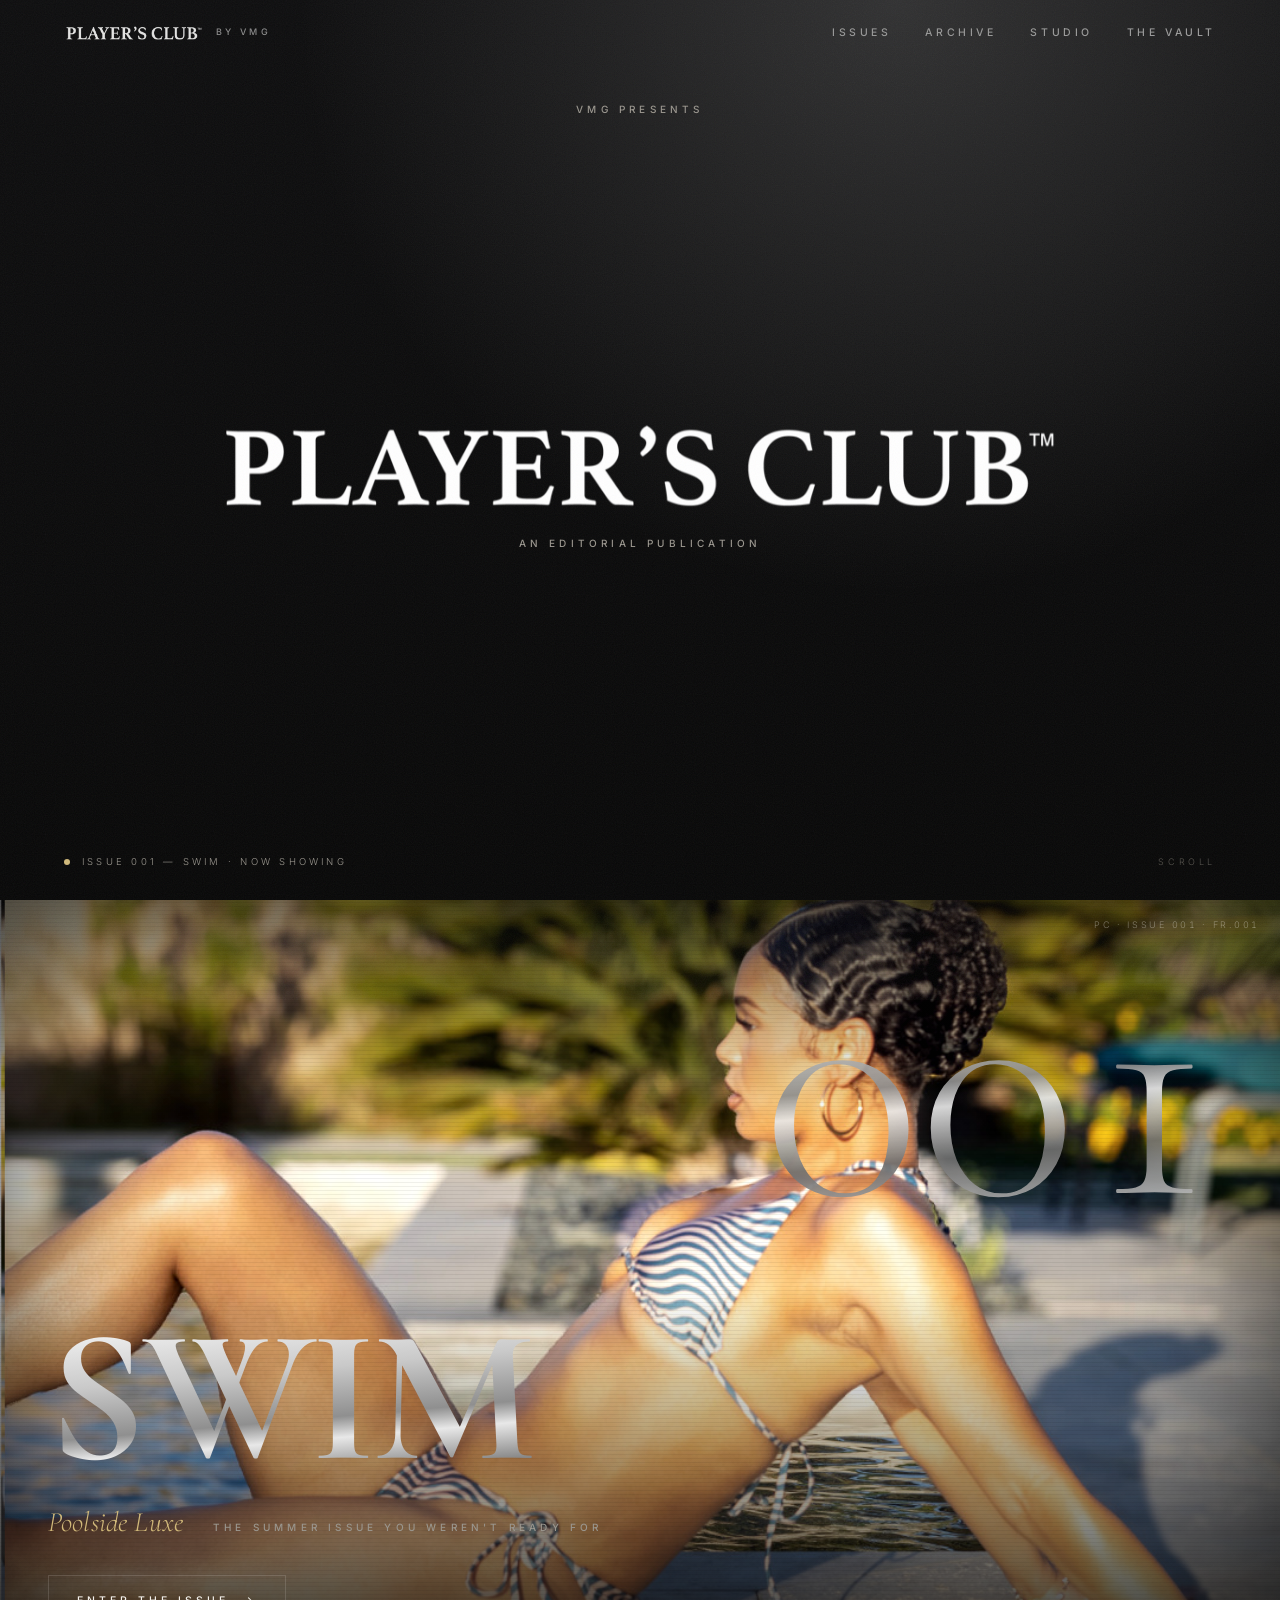
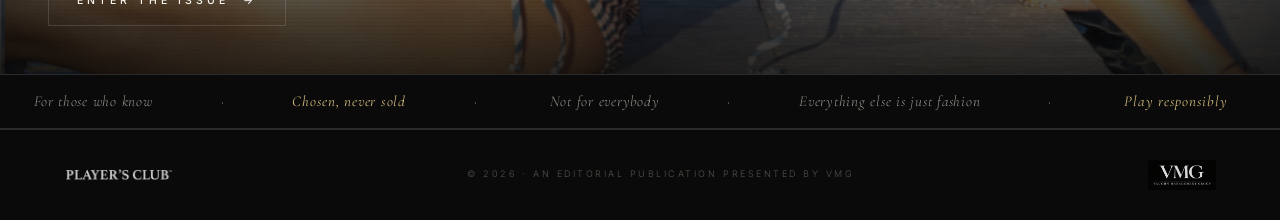
==== index.html @ af6ed68a "The real files — sets, the viewer, live stills Every PDF extract replaced with the shoot's actual ph" ====
<!DOCTYPE html>
<html lang="en">
<head>
<meta charset="utf-8">
<meta name="viewport" content="width=device-width, initial-scale=1">
<title>PLAYER'S CLUB™ — An Editorial Publication by VMG</title>
<meta name="description" content="PLAYER'S CLUB™ is an editorial publication presented by VMG. Issues, archive, studio, and the Vault. For those who know.">
<meta property="og:title" content="PLAYER'S CLUB™">
<meta property="og:description" content="An editorial publication presented by VMG. For those who know.">
<meta property="og:type" content="website">
<meta property="og:url" content="https://playersclubhq.com/">
<meta name="theme-color" content="#0A0A0A">
<link rel="icon" type="image/png" href="assets/img/favicon.png">
<link rel="apple-touch-icon" href="assets/img/favicon.png">
<link rel="preconnect" href="https://fonts.googleapis.com">
<link rel="preconnect" href="https://fonts.gstatic.com" crossorigin>
<link href="https://fonts.googleapis.com/css2?family=Cormorant+Garamond:ital,wght@0,300;0,400;0,500;1,300;1,400&family=Inter:wght@300;400;500;600&display=swap" rel="stylesheet">
<link rel="stylesheet" href="assets/css/club.css">
<style>
  .hero{position:relative;min-height:100svh;display:flex;flex-direction:column;overflow:hidden}
  .hero__art{position:absolute;inset:0}
  .hero__top{position:relative;z-index:2;text-align:center;padding-top:96px}
  .hero__center{position:relative;z-index:2;flex:1;display:flex;flex-direction:column;align-items:center;justify-content:center;gap:26px;padding:0 var(--pad)}
  .hero__center img{width:min(88vw,860px);height:auto}
  .hero__bottom{position:relative;z-index:2;display:flex;align-items:center;justify-content:space-between;gap:18px;padding:0 var(--pad) 30px}
  .hero__bottom .live{display:flex;align-items:center;gap:12px;font-size:9.5px;letter-spacing:.34em;text-transform:uppercase;color:var(--dim)}
  .hero__bottom .live i{width:6px;height:6px;border-radius:50%;background:var(--gold);animation:pulse 2.2s infinite}
  @keyframes pulse{0%,100%{opacity:1}50%{opacity:.25}}
  .hero__scroll{font-size:9px;letter-spacing:.4em;text-transform:uppercase;color:var(--faint);animation:sink 2.6s ease-in-out infinite}
  @keyframes sink{0%,100%{transform:translateY(0)}50%{transform:translateY(6px)}}

  .cover-link{display:block;position:relative}
  .cover{min-height:86vh}
  .cover::before{content:"";position:absolute;inset:0;z-index:1;background:
    linear-gradient(180deg,rgba(10,10,10,.3) 0%,transparent 30%,transparent 50%,rgba(10,10,10,.78) 100%)}
  .cover .numeral{z-index:2}
  .cover .numeral{position:absolute;right:clamp(8px,4vw,60px);top:clamp(16px,6vh,60px);opacity:.92}
  .cover__title{font-family:var(--serif);font-size:clamp(64px,15vw,190px);line-height:.85;letter-spacing:-.02em}
  .cover__sub{display:flex;flex-wrap:wrap;gap:14px 30px;align-items:baseline;margin-top:20px}
  .cover__sub .lux{font-family:var(--serif);font-style:italic;font-size:clamp(18px,3vw,28px);color:var(--gold)}
  .cover-link .btn{margin-top:30px}

</style>
</head>
<body>
<div class="grain" aria-hidden="true"></div>

<nav class="nav" aria-label="Primary">
  <a class="nav__mark" href="index.html">
    <img src="assets/img/wordmark-white.png" alt="PLAYER'S CLUB™">
    <span class="nav__pub">by VMG</span>
  </a>
  <div class="nav__links">
    <a href="issues/">Issues</a>
    <a href="archive/">Archive</a>
    <a href="studio/">Studio</a>
    <a href="vault/">The Vault</a>
  </div>
  <button class="nav__burger" aria-label="Menu" aria-expanded="false"><span></span><span></span></button>
</nav>
<div class="menu">
  <a href="issues/"><small>01</small> Issues</a>
  <a href="archive/"><small>02</small> Archive</a>
  <a href="studio/"><small>03</small> Studio</a>
  <a href="vault/"><small>04</small> The Vault</a>
</div>

<header class="hero">
  <div class="hero__art art-noir"></div>
  <div class="hero__top rv in">
    <span class="eyebrow">VMG Presents</span>
  </div>
  <div class="hero__center">
    <img class="rv in" src="assets/img/wordmark-white.png" alt="PLAYER'S CLUB™">
    <span class="eyebrow rv in rv-d1">An Editorial Publication</span>
  </div>
  <div class="hero__bottom">
    <span class="live"><i></i> Issue 001 — Swim · Now Showing</span>
    <span class="hero__scroll">Scroll</span>
  </div>
</header>

<main>
  <!-- CURRENT ISSUE -->
  <a class="cover-link" id="issue" href="issues/swim-001/">
    <figure class="plate cover art-pool rv">
      <img class="plate__photo kb" src="assets/photos/swim-001/cover.jpg" alt="">
      <span class="plate__frame">PC · ISSUE 001 · FR.001</span>
      <div class="numeral chrome-text" aria-hidden="true">001</div>
      <figcaption class="plate__body">
        <h1 class="cover__title chrome-text">SWIM</h1>
        <div class="cover__sub">
          <span class="lux">Poolside Luxe</span>
          <span class="eyebrow">The Summer Issue You Weren't Ready For</span>
        </div>
        <span class="btn">Enter the Issue <span class="arr">→</span></span>
      </figcaption>
    </figure>
  </a>

  <!-- TICKER -->
  <div class="ticker" aria-hidden="true">
    <div class="ticker__track">
      <span>For those who know</span><span>·</span><span><b>Chosen, never sold</b></span><span>·</span>
      <span>Not for everybody</span><span>·</span><span>Everything else is just fashion</span><span>·</span>
      <span><b>Play responsibly</b></span><span>·</span>
    </div>
  </div>

</main>

<footer class="foot">
  <img class="foot__mark" src="assets/img/wordmark-white.png" alt="PLAYER'S CLUB™">
  <small>© <span data-year>2026</span> · An editorial publication presented by VMG</small>
  <img class="foot__vmg" src="assets/img/vmg-logo.png" alt="VMG — Vaughn Management Group">
</footer>

<script src="assets/js/club.js"></script>
</body>
</html>
---- assets/css/club.css ----
/* ============================================================
   PLAYER'S CLUB™ — presented by VMG
   Club Black · Chrome · Editorial
   ============================================================ */

:root{
  --black:#0A0A0A;
  --coal:#111112;
  --charcoal:#2E2E2E;
  --white:#F4F2ED;
  --dim:#9A968E;
  --faint:#55524C;
  --silver:#C0C0C0;
  --gold:#D1B97A;
  --red:#E0201B;
  --hair:rgba(244,242,237,.14);
  --hair-soft:rgba(244,242,237,.07);
  --serif:"Athelas","Cormorant Garamond","Times New Roman",Georgia,serif;
  --sans:"Inter",-apple-system,"Helvetica Neue",Arial,sans-serif;
  --pad:clamp(20px,5vw,64px);
  --chrome:linear-gradient(175deg,#fdfdfd 0%,#c9c9c9 28%,#8f8f8f 47%,#e8e8e8 55%,#6f6f6f 72%,#d6d6d6 100%);
}

*{box-sizing:border-box;margin:0;padding:0}
html{scroll-behavior:smooth;-webkit-text-size-adjust:100%}
body{
  background:var(--black);
  color:var(--white);
  font-family:var(--sans);
  font-weight:300;
  font-size:15px;
  line-height:1.65;
  letter-spacing:.01em;
  -webkit-font-smoothing:antialiased;
  overflow-x:hidden;
}
img{max-width:100%;display:block}
a{color:inherit;text-decoration:none}
::selection{background:var(--gold);color:var(--black)}

/* ---------- film grain ---------- */
.grain{position:fixed;inset:-100px;z-index:9000;pointer-events:none;opacity:.055;
  background-image:url("data:image/svg+xml,%3Csvg xmlns='http://www.w3.org/2000/svg' width='300' height='300'%3E%3Cfilter id='n'%3E%3CfeTurbulence type='fractalNoise' baseFrequency='0.9' numOctaves='2'/%3E%3C/filter%3E%3Crect width='300' height='300' filter='url(%23n)'/%3E%3C/svg%3E");
  animation:grain 7s steps(10) infinite}
@keyframes grain{
  0%,100%{transform:translate(0,0)}10%{transform:translate(-4%,-6%)}20%{transform:translate(-10%,3%)}
  30%{transform:translate(5%,-8%)}40%{transform:translate(-3%,10%)}50%{transform:translate(-8%,-4%)}
  60%{transform:translate(9%,0)}70%{transform:translate(0,7%)}80%{transform:translate(-7%,0)}90%{transform:translate(6%,4%)}
}

/* ---------- type utilities ---------- */
.eyebrow{
  font-family:var(--sans);font-size:10px;font-weight:500;
  letter-spacing:.42em;text-transform:uppercase;color:var(--dim);
}
.eyebrow--gold{color:var(--gold)}
.eyebrow--red{color:var(--red)}
.mono{font-variant-numeric:tabular-nums;letter-spacing:.18em}
.serif{font-family:var(--serif)}
.chrome-text{
  background:var(--chrome);
  -webkit-background-clip:text;background-clip:text;
  -webkit-text-fill-color:transparent;color:transparent;
}
.display{
  font-family:var(--serif);font-weight:400;line-height:.95;
  letter-spacing:-.015em;
}
.rule{border:0;border-top:1px solid var(--hair);margin:0}
.rule--soft{border-top-color:var(--hair-soft)}

/* ---------- nav ---------- */
.nav{
  position:fixed;top:0;left:0;right:0;z-index:1000;
  display:flex;align-items:center;justify-content:space-between;
  padding:18px var(--pad);
  mix-blend-mode:difference;
}
.nav__mark{display:flex;align-items:center;gap:12px}
.nav__mark img{height:14px;width:auto;opacity:.95}
.nav__mark .nav__pub{font-size:9px;letter-spacing:.38em;color:#fff;opacity:.55;text-transform:uppercase;font-weight:500}
.nav__links{display:flex;gap:34px}
.nav__links a{
  font-size:10.5px;font-weight:500;letter-spacing:.34em;text-transform:uppercase;color:#fff;
  opacity:.65;transition:opacity .25s;position:relative;padding:6px 0;
}
.nav__links a:hover,.nav__links a[aria-current="page"]{opacity:1}
.nav__links a[aria-current="page"]::after{
  content:"";position:absolute;left:0;right:0;bottom:0;height:1px;background:#fff;opacity:.7
}
.nav__burger{
  display:none;background:none;border:0;cursor:pointer;padding:10px 0 10px 10px;
}
.nav__burger span{display:block;width:26px;height:1px;background:#fff;margin:7px 0;transition:transform .3s,opacity .3s}

/* full-screen menu */
.menu{
  position:fixed;inset:0;z-index:990;background:var(--black);
  display:flex;flex-direction:column;justify-content:center;padding:0 var(--pad);
  opacity:0;visibility:hidden;transition:opacity .4s,visibility .4s;
}
.menu.open{opacity:1;visibility:visible}
.menu a{
  font-family:var(--serif);font-size:clamp(38px,9vw,72px);line-height:1.18;
  color:var(--white);opacity:.85;display:flex;align-items:baseline;gap:18px;
  border-bottom:1px solid var(--hair-soft);padding:10px 0;transition:opacity .25s,padding-left .25s;
}
.menu a:hover{opacity:1;padding-left:10px}
.menu a small{font-family:var(--sans);font-size:10px;letter-spacing:.35em;color:var(--faint);text-transform:uppercase}
body.menu-locked{overflow:hidden}

/* ---------- footer (one band, nothing else) ---------- */
.foot{
  border-top:1px solid var(--hair);padding:30px var(--pad);
  display:flex;flex-wrap:wrap;align-items:center;justify-content:space-between;gap:16px 28px;
}
.foot__mark{height:11px;width:auto;opacity:.8}
.foot small{font-size:9px;letter-spacing:.28em;text-transform:uppercase;color:var(--faint)}
.foot__vmg{height:30px;width:auto;opacity:.85}
.foot--line{justify-content:center}

/* ---------- ticker ---------- */
.ticker{overflow:hidden;border-top:1px solid var(--hair);border-bottom:1px solid var(--hair);padding:14px 0;white-space:nowrap}
.ticker__track{display:inline-block;animation:tick 38s linear infinite}
.ticker span{
  font-family:var(--serif);font-style:italic;font-size:15px;color:var(--dim);
  margin:0 34px;letter-spacing:.05em;
}
.ticker b{color:var(--gold);font-weight:400}
@keyframes tick{from{transform:translateX(0)}to{transform:translateX(-50%)}}

/* ---------- plates (editorial imagery) ---------- */
.plate{
  position:relative;overflow:hidden;background:var(--coal);
  display:flex;align-items:flex-end;
}
.plate::after{ /* vignette + scanlines */
  content:"";position:absolute;inset:0;pointer-events:none;
  box-shadow:inset 0 0 180px rgba(0,0,0,.82);
  background:repeating-linear-gradient(0deg,transparent 0 3px,rgba(0,0,0,.06) 3px 4px);
}
.plate__photo{position:absolute;inset:0;width:100%;height:100%;object-fit:cover;filter:saturate(.85) contrast(1.06)}
.plate__art{position:absolute;inset:0}
.plate__body{position:relative;z-index:2;padding:clamp(20px,4vw,48px);width:100%}
.plate__frame{
  position:absolute;top:18px;right:20px;z-index:2;
  font-size:9px;letter-spacing:.3em;color:rgba(244,242,237,.4);text-transform:uppercase;
  font-variant-numeric:tabular-nums;
}

/* art washes — cinematic light, no photos required */
.art-pool{background:
  radial-gradient(120% 90% at 20% 100%,rgba(24,116,124,.55) 0%,transparent 60%),
  radial-gradient(90% 70% at 85% 15%,rgba(209,185,122,.16) 0%,transparent 55%),
  linear-gradient(180deg,#0b0d0e 0%,#0a1416 100%)}
.art-golden{background:
  radial-gradient(110% 85% at 80% 90%,rgba(209,150,60,.42) 0%,transparent 62%),
  radial-gradient(60% 45% at 20% 10%,rgba(244,242,237,.07) 0%,transparent 60%),
  linear-gradient(180deg,#0c0a08 0%,#160f08 100%)}
.art-dusk{background:
  radial-gradient(130% 95% at 25% 95%,rgba(112,44,120,.4) 0%,transparent 60%),
  radial-gradient(80% 60% at 90% 10%,rgba(224,74,60,.18) 0%,transparent 55%),
  linear-gradient(180deg,#0a0a10 0%,#120a14 100%)}
.art-noir{background:
  radial-gradient(85% 120% at 70% 0%,rgba(192,192,192,.2) 0%,transparent 55%),
  conic-gradient(from 200deg at 65% -10%,transparent 40%,rgba(244,242,237,.08) 47%,transparent 54%),
  linear-gradient(180deg,#0e0e0f 0%,#080808 100%)}
.art-siren{background:
  radial-gradient(110% 80% at 75% 100%,rgba(30,144,148,.45) 0%,transparent 58%),
  radial-gradient(50% 40% at 15% 20%,rgba(192,192,192,.1) 0%,transparent 60%),
  linear-gradient(180deg,#080b0c 0%,#0a1214 100%)}
.art-red{background:
  radial-gradient(110% 85% at 50% 110%,rgba(150,18,14,.5) 0%,transparent 62%),
  linear-gradient(180deg,#0b0808 0%,#120808 100%)}
.art-chrome{background:
  linear-gradient(160deg,#0a0a0a 0%,#1a1a1c 35%,#0c0c0d 50%,#232326 68%,#0a0a0a 100%)}
.art-ivory{background:
  radial-gradient(100% 80% at 50% 0%,rgba(244,242,237,.1) 0%,transparent 55%),
  linear-gradient(180deg,#101010 0%,#0a0a0a 100%)}

/* ---------- reveal on scroll ---------- */
.rv{opacity:0;transform:translateY(28px);transition:opacity .9s cubic-bezier(.2,.6,.2,1),transform .9s cubic-bezier(.2,.6,.2,1)}
.rv.in{opacity:1;transform:none}
.rv-d1{transition-delay:.08s}.rv-d2{transition-delay:.16s}.rv-d3{transition-delay:.24s}

/* ---------- section scaffolding ---------- */
.sect{padding:clamp(70px,12vh,130px) var(--pad)}
.sect__head{display:flex;align-items:baseline;justify-content:space-between;gap:24px;margin-bottom:clamp(28px,5vh,54px)}
.sect__head h2{font-family:var(--serif);font-weight:400;font-size:clamp(30px,5vw,52px);letter-spacing:-.01em}
.sect__head .idx{font-size:10px;letter-spacing:.35em;color:var(--faint);text-transform:uppercase}

/* ---------- buttons ---------- */
.btn{
  display:inline-flex;align-items:center;gap:14px;
  font-size:10.5px;font-weight:500;letter-spacing:.38em;text-transform:uppercase;
  color:var(--white);border:1px solid var(--hair);padding:16px 28px;
  transition:border-color .3s,background .3s,color .3s;background:transparent;cursor:pointer;
}
.btn:hover{border-color:var(--gold);color:var(--gold)}
.btn--solid{background:var(--white);color:var(--black);border-color:var(--white)}
.btn--solid:hover{background:var(--gold);border-color:var(--gold);color:var(--black)}
.btn .arr{transition:transform .3s}
.btn:hover .arr{transform:translateX(6px)}

/* ---------- ledger (archive) ---------- */
.ledger{border-top:1px solid var(--hair)}
.ledger__row{
  display:grid;grid-template-columns:110px 1fr auto;gap:18px;align-items:baseline;
  padding:26px 0;border-bottom:1px solid var(--hair-soft);
  transition:padding-left .3s,background .3s;position:relative;
}
a.ledger__row:hover{padding-left:14px}
.ledger__row .no{font-size:11px;letter-spacing:.24em;color:var(--faint);font-variant-numeric:tabular-nums}
.ledger__row .name{font-family:var(--serif);font-size:clamp(20px,3.4vw,30px);line-height:1.15}
.ledger__row .meta{font-size:9.5px;letter-spacing:.3em;text-transform:uppercase;color:var(--dim);text-align:right;white-space:nowrap}
.ledger__row .meta .tag{color:var(--gold)}
.ledger__row .meta .sealed{color:var(--red)}
.ledger__row.is-sealed .name{color:var(--faint)}
.ledger__row.is-sealed:hover::before{
  content:"NDA — DO NOT ASK";position:absolute;right:0;top:6px;
  font-size:8.5px;letter-spacing:.3em;color:var(--red);
}

/* ---------- stamps ---------- */
.stamp{
  display:inline-block;border:1.5px solid var(--dim);color:var(--dim);
  font-size:9px;font-weight:500;letter-spacing:.3em;text-transform:uppercase;
  padding:7px 12px;transform:rotate(-4deg);opacity:.75;
}
.stamp--red{border-color:var(--red);color:var(--red)}
.stamp--gold{border-color:var(--gold);color:var(--gold)}

/* ---------- vault ---------- */
.gate{
  position:fixed;inset:0;z-index:800;background:var(--black);
  display:flex;flex-direction:column;align-items:center;justify-content:center;gap:26px;
  text-align:center;padding:var(--pad);
}
.gate img{height:64px;width:auto;opacity:.9;margin-bottom:6px}
.gate h1{font-family:var(--serif);font-weight:400;font-size:clamp(28px,6vw,44px);letter-spacing:.02em}
.gate p{font-size:11px;letter-spacing:.3em;text-transform:uppercase;color:var(--dim)}
.gate form{display:flex;flex-direction:column;gap:0;margin-top:8px;width:min(300px,78vw)}
.gate input{
  background:transparent;border:1px solid var(--hair);color:var(--white);
  font-family:var(--sans);font-size:13px;letter-spacing:.35em;text-transform:uppercase;
  padding:15px 20px;width:100%;outline:none;text-align:center;
}
.gate input+input{border-top:0}
.gate input[type=email]{text-transform:none;letter-spacing:.08em}
.gate input:focus{border-color:var(--silver)}
.gate button{
  background:var(--white);color:var(--black);border:1px solid var(--white);border-top:0;
  font-size:10px;font-weight:600;letter-spacing:.3em;text-transform:uppercase;
  padding:15px 22px;cursor:pointer;transition:background .25s,border-color .25s;width:100%;
}
.gate button:hover{background:var(--gold);border-color:var(--gold)}
.gate .gate__hint{font-size:9px;letter-spacing:.26em;color:var(--faint);text-transform:uppercase}
.gate.deny form{animation:shake .4s}
@keyframes shake{0%,100%{transform:translateX(0)}25%{transform:translateX(-9px)}50%{transform:translateX(8px)}75%{transform:translateX(-5px)}}

/* after dark — red room */
.gate--ad{background:
  radial-gradient(95% 65% at 50% 100%,rgba(150,12,9,.5) 0%,transparent 65%),
  var(--black)}
.redroom{position:fixed;inset:0;pointer-events:none;z-index:1;
  background:radial-gradient(120% 80% at 50% 112%,rgba(150,12,9,.15) 0%,transparent 58%)}
.gate--ad img{height:auto;width:min(320px,72vw)}
.gate--ad .gate__cta{display:flex;gap:12px;margin-top:10px;flex-wrap:wrap;justify-content:center}
.vset--door:hover{outline-color:rgba(224,32,27,.55)}
.vset--door:hover .vset__art{filter:brightness(1.25) saturate(1.15)}

.billboard{
  position:relative;min-height:76vh;display:flex;align-items:flex-end;overflow:hidden;
}
.billboard__art{position:absolute;inset:0}
.billboard__art img{width:100%;height:100%;object-fit:cover;object-position:center 30%;opacity:.85;
  animation:billboard-drift 36s ease-in-out infinite alternate}
@keyframes billboard-drift{from{transform:scale(1)}to{transform:scale(1.08)}}
.billboard__fade{position:absolute;inset:0;background:
  linear-gradient(180deg,rgba(10,10,10,.55) 0%,transparent 35%,rgba(10,10,10,.92) 88%,#0A0A0A 100%),
  linear-gradient(90deg,rgba(10,10,10,.8) 0%,transparent 55%)}
.billboard__body{position:relative;z-index:2;padding:0 var(--pad) clamp(36px,7vh,72px);max-width:720px}
.billboard__body h1{font-family:var(--serif);font-weight:400;font-size:clamp(40px,7vw,84px);line-height:.98;margin:14px 0 18px}
.billboard__body p{color:var(--dim);font-size:13.5px;line-height:1.8;max-width:480px}
.billboard__cta{display:flex;gap:14px;margin-top:28px;flex-wrap:wrap}

/* the collection — private sets, not a feed */
.vhead{display:flex;align-items:baseline;gap:18px;padding:clamp(44px,8vh,80px) var(--pad) 20px}
.vhead h3{font-size:11px;font-weight:500;letter-spacing:.4em;text-transform:uppercase;color:var(--white)}
.vhead span{font-size:9px;letter-spacing:.3em;color:var(--faint);text-transform:uppercase}
.vgrid{display:grid;grid-template-columns:repeat(auto-fill,minmax(min(280px,44vw),1fr));gap:12px;padding:0 var(--pad)}
.vgrid--wide{grid-template-columns:repeat(auto-fill,minmax(min(360px,86vw),1fr))}
.vset{position:relative;display:block;aspect-ratio:2/3;overflow:hidden;background:var(--coal)}
.vset--wide{aspect-ratio:16/9}
.vset__art{position:absolute;inset:0;transition:transform .7s cubic-bezier(.2,.6,.2,1),filter .7s}
.vset__art img{width:100%;height:100%;object-fit:cover}
.vset::after{content:"";position:absolute;inset:0;pointer-events:none;box-shadow:inset 0 0 110px rgba(0,0,0,.75)}
.vset:hover .vset__art{transform:scale(1.06);filter:brightness(1.18) saturate(1.05)}
.vset:hover{outline:1px solid rgba(209,185,122,.5);outline-offset:-1px}
.vset__no{position:absolute;top:16px;left:18px;z-index:2;font-size:9px;letter-spacing:.3em;
  text-transform:uppercase;color:rgba(244,242,237,.5);font-variant-numeric:tabular-nums}
.vset__tag{position:absolute;top:13px;right:14px;z-index:2;font-size:8.5px;letter-spacing:.28em;
  text-transform:uppercase;color:rgba(244,242,237,.6);border:1px solid rgba(244,242,237,.22);padding:5px 9px}
.vset__tag--hot{color:var(--gold);border-color:rgba(209,185,122,.5)}
.vset__tag--red{color:var(--red);border-color:rgba(224,32,27,.5)}
.vset__body{position:absolute;left:0;right:0;bottom:0;z-index:2;padding:20px;
  background:linear-gradient(180deg,transparent,rgba(10,10,10,.9) 75%)}
.vset__t{font-family:var(--serif);font-size:clamp(19px,2.6vw,25px);line-height:1.12;display:block}
.vset__s{font-size:9.5px;letter-spacing:.22em;text-transform:uppercase;color:var(--dim);margin-top:9px;display:block}
.vset--locked .vset__art{filter:brightness(.55) saturate(.6)}
.vset--locked:hover .vset__art{transform:none;filter:brightness(.6) saturate(.6)}
.vset--locked:hover{outline-color:rgba(224,32,27,.45)}

/* the black book band */
.vband{display:grid;grid-template-columns:1fr min(300px,36vw);gap:clamp(28px,6vw,72px);align-items:center;
  padding:clamp(64px,11vh,120px) var(--pad);border-top:1px solid var(--hair);margin-top:clamp(50px,9vh,90px)}
.vband__title{font-family:var(--serif);font-weight:400;font-size:clamp(38px,6.5vw,76px);line-height:.95;margin:12px 0 16px}
.vband__s{font-size:10px;letter-spacing:.32em;text-transform:uppercase;color:var(--dim)}
.vband img{width:100%;height:auto;box-shadow:0 34px 90px rgba(0,0,0,.65)}
@media (max-width:700px){.vband{grid-template-columns:1fr}.vband img{max-width:240px}}

/* ---------- expandable galleries (studio) ---------- */
details.gal{border-top:1px solid var(--hair-soft)}
details.gal:last-of-type{border-bottom:1px solid var(--hair-soft)}
details.gal summary{
  list-style:none;cursor:pointer;display:grid;grid-template-columns:90px 1fr auto;gap:18px;
  align-items:baseline;padding:26px 0;transition:padding-left .3s;
}
details.gal summary::-webkit-details-marker{display:none}
details.gal summary:hover{padding-left:12px}
details.gal summary .no{font-size:10.5px;letter-spacing:.24em;color:var(--faint)}
details.gal summary .t{font-family:var(--serif);font-size:clamp(22px,3.6vw,32px)}
details.gal summary .x{font-size:20px;color:var(--dim);transition:transform .3s;font-weight:300}
details.gal[open] summary .x{transform:rotate(45deg)}
.gal__grid{
  display:grid;grid-template-columns:repeat(auto-fit,minmax(min(220px,46vw),1fr));gap:10px;
  padding:0 0 34px;
}
.gal__grid .plate{aspect-ratio:4/5}
.gal__grid .plate--wide{grid-column:span 2;aspect-ratio:16/9}
.gal__note{font-size:11px;color:var(--dim);letter-spacing:.05em;max-width:520px;padding-bottom:26px;line-height:1.8}

/* ---------- pull quote ---------- */
.pull{
  font-family:var(--serif);font-style:italic;font-weight:400;
  font-size:clamp(24px,4.6vw,44px);line-height:1.25;letter-spacing:0;
  max-width:820px;
}
.pull .sig{display:block;margin-top:22px;font-style:normal;font-family:var(--sans);
  font-size:10px;letter-spacing:.4em;text-transform:uppercase;color:var(--dim)}

/* ---------- big issue numeral ---------- */
.numeral{
  font-family:var(--serif);font-size:clamp(120px,26vw,340px);line-height:.8;
  font-variant-numeric:tabular-nums;letter-spacing:-.02em;
}

/* ---------- responsive ---------- */
@media (max-width:860px){
  .nav__links{display:none}
  .nav__burger{display:block}
  .ledger__row{grid-template-columns:64px 1fr;grid-template-rows:auto auto}
  .ledger__row .meta{grid-column:2;text-align:left;white-space:normal}
  .gal__grid .plate--wide{grid-column:span 1;aspect-ratio:4/5}
}
@media (min-width:861px){
  .menu{display:none}
}
@media (prefers-reduced-motion:reduce){
  .grain,.ticker__track,.billboard__art img{animation:none}
  .rv{opacity:1;transform:none;transition:none}
  html{scroll-behavior:auto}
}

/* ── screening room ── */
.cinema{position:relative;margin:0 var(--pad) 26px;cursor:pointer;border:1px solid var(--hair-soft);background:var(--coal)}
.cinema__art{position:relative;aspect-ratio:16/9;overflow:hidden}
.cinema__art img{width:100%;height:100%;object-fit:cover;display:block;filter:saturate(.85) contrast(1.05);transition:transform .8s}
.cinema:hover .cinema__art img{transform:scale(1.02)}
.cinema__art video,.vset__art video{width:100%;height:100%;object-fit:cover;display:block;background:#000}
.cinema__play{position:absolute;top:50%;left:50%;transform:translate(-50%,-50%);width:84px;height:84px;border:1px solid rgba(244,242,237,.85);border-radius:50%;display:flex;align-items:center;justify-content:center;font-size:20px;color:var(--white);background:rgba(10,10,10,.35);backdrop-filter:blur(6px);transition:transform .3s,background .3s;z-index:2}
.cinema:hover .cinema__play{transform:translate(-50%,-50%) scale(1.08);background:rgba(10,10,10,.55)}
.cinema__play--sm{width:52px;height:52px;font-size:13px}
.cinema__meta{display:flex;flex-wrap:wrap;align-items:baseline;gap:10px 26px;padding:20px 24px}
.cinema__meta h2{font-family:var(--serif);font-weight:400;font-size:clamp(24px,4vw,40px)}
.cinema__s{font-size:10px;letter-spacing:.3em;text-transform:uppercase;color:var(--dim)}
.vset--film{cursor:pointer}
.vset--film .vset__art{position:relative}

/* ── ambient motion bands ── */
.motionband{display:grid;grid-template-columns:1fr 1fr;gap:10px;padding:0 var(--pad)}
.motionband figure{position:relative;overflow:hidden;border:1px solid var(--hair-soft);aspect-ratio:16/9;background:var(--coal)}
.motionband video{width:100%;height:100%;object-fit:cover;display:block;filter:saturate(.85) contrast(1.06)}
.motionband .cap{position:absolute;bottom:12px;left:14px;font-size:8.5px;letter-spacing:.3em;text-transform:uppercase;color:rgba(244,242,237,.72);z-index:2}
.motionband figure::after{content:"";position:absolute;inset:0;box-shadow:inset 0 0 120px rgba(10,10,10,.55);pointer-events:none}
@media (max-width:700px){.motionband{grid-template-columns:1fr}}

/* ── the viewer ── */
.lbx{position:fixed;inset:0;z-index:200;background:rgba(6,6,6,.96);display:flex;align-items:center;justify-content:center;opacity:0;visibility:hidden;transition:opacity .35s ease,visibility .35s}
.lbx.open{opacity:1;visibility:visible}
.lbx img{max-width:92vw;max-height:86vh;object-fit:contain;box-shadow:0 30px 90px rgba(0,0,0,.65)}
.lbx__meta{position:absolute;bottom:24px;left:0;right:0;text-align:center;font-size:9.5px;letter-spacing:.32em;text-transform:uppercase;color:var(--dim)}
.lbx__btn{position:absolute;top:50%;transform:translateY(-50%);width:54px;height:54px;border:1px solid var(--hair);border-radius:50%;background:rgba(10,10,10,.5);color:var(--white);font-size:16px;display:flex;align-items:center;justify-content:center;cursor:pointer;transition:background .3s;z-index:2}
.lbx__btn:hover{background:rgba(34,34,34,.85)}
.lbx__prev{left:16px}.lbx__next{right:16px}
.lbx__close{position:absolute;top:14px;right:18px;font-size:28px;line-height:1;color:var(--dim);cursor:pointer;background:none;border:0;padding:10px;z-index:2}
.lbx__close:hover{color:var(--white)}
[data-photos]{cursor:pointer}
@media (max-width:700px){.lbx__btn{width:44px;height:44px;font-size:13px}.lbx img{max-width:97vw;max-height:80vh}}

/* ── live stills (ken burns) ── */
@keyframes kb{from{transform:scale(1)}to{transform:scale(1.075)}}
.kb{animation:kb 26s ease-in-out infinite alternate;transform-origin:50% 35%;will-change:transform}
@media (prefers-reduced-motion:reduce){.kb{animation:none}}
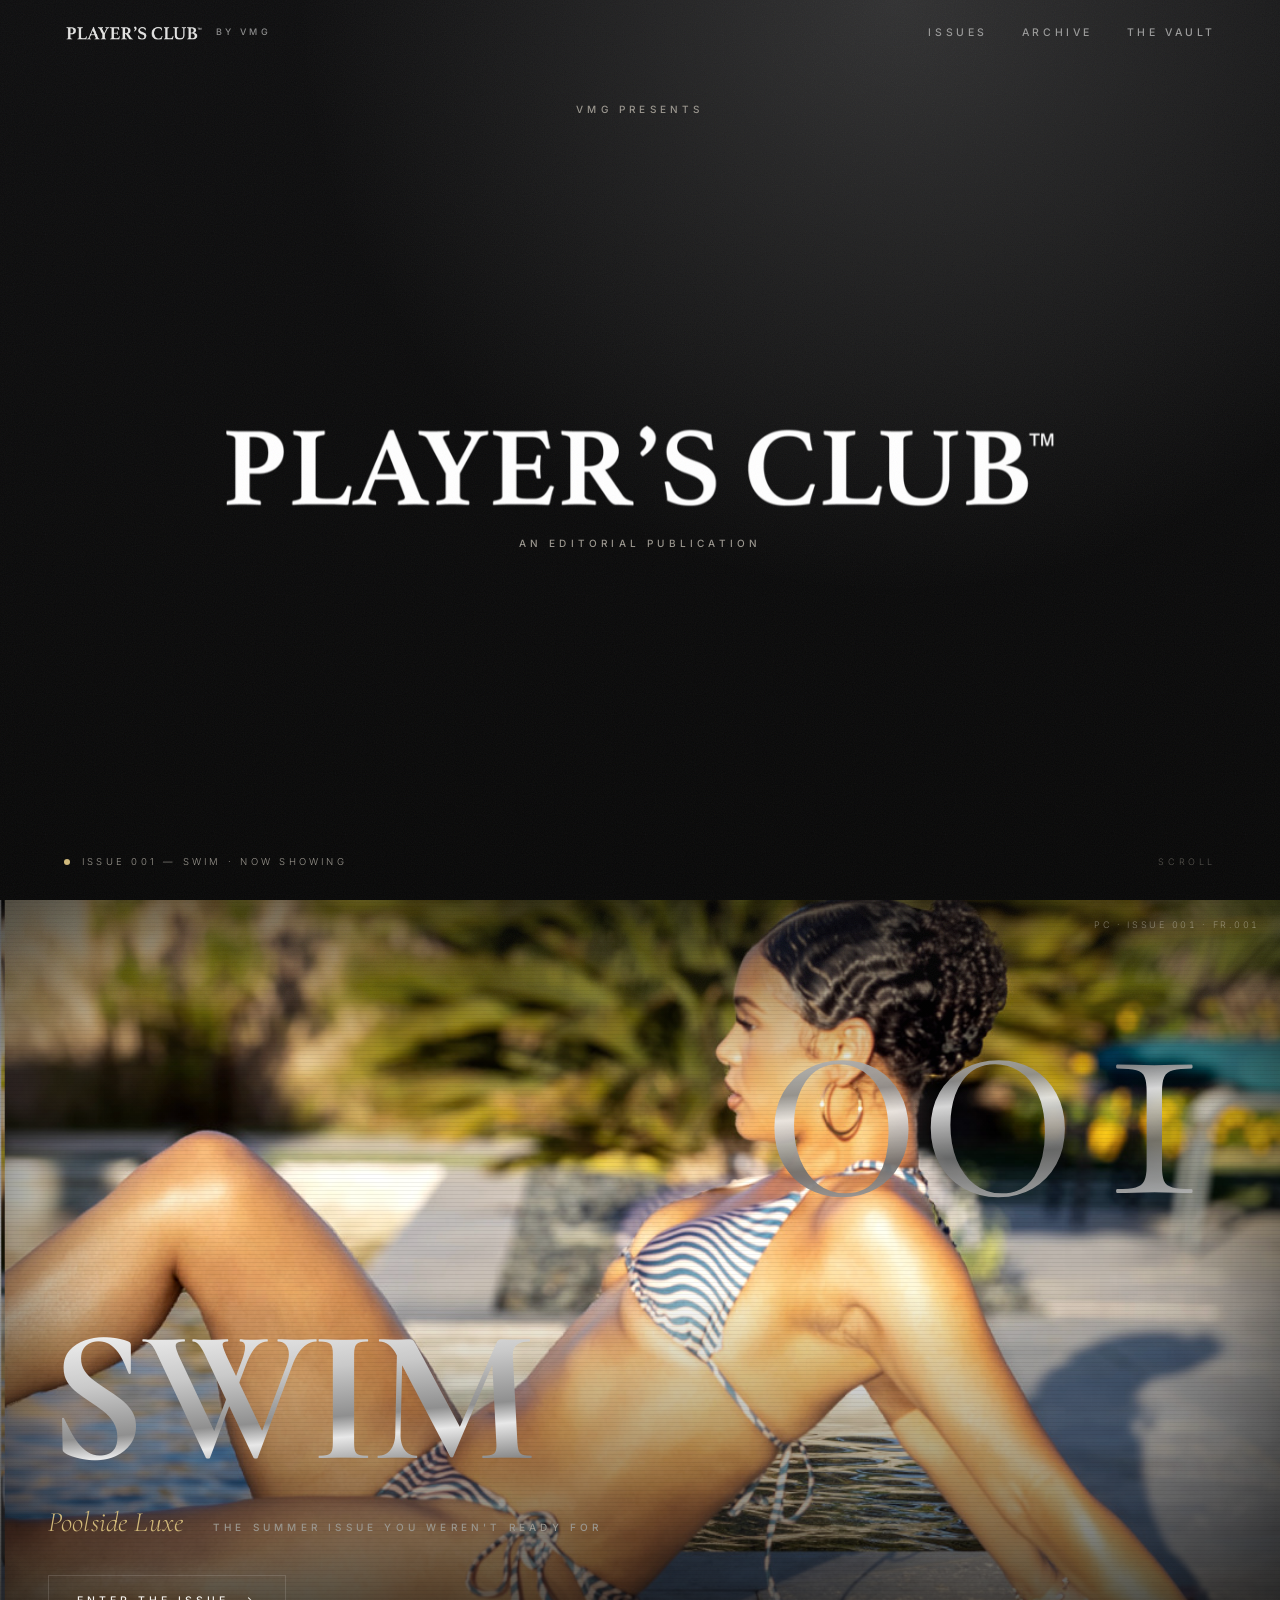
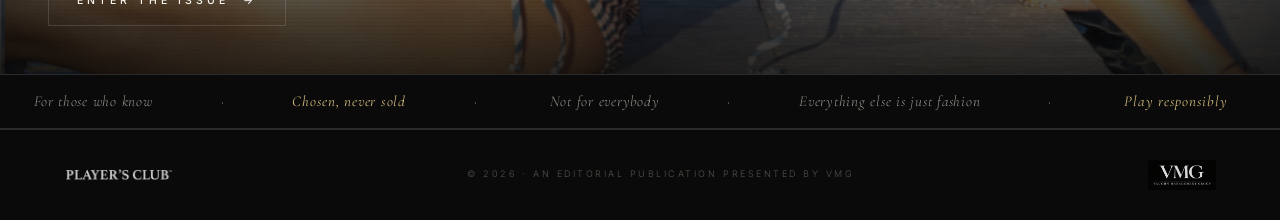
==== commit 5d8d8735: "Tighten the book — mag order, whole frames, mobile care SWIM page runs strictly in the printed order" ====
--- a/index.html
+++ b/index.html
@@ -4,7 +4,7 @@
 <meta charset="utf-8">
 <meta name="viewport" content="width=device-width, initial-scale=1">
 <title>PLAYER'S CLUB™ — An Editorial Publication by VMG</title>
-<meta name="description" content="PLAYER'S CLUB™ is an editorial publication presented by VMG. Issues, archive, studio, and the Vault. For those who know.">
+<meta name="description" content="PLAYER'S CLUB™ is an editorial publication presented by VMG. Issues, the archive, and the Vault. For those who know.">
 <meta property="og:title" content="PLAYER'S CLUB™">
 <meta property="og:description" content="An editorial publication presented by VMG. For those who know.">
 <meta property="og:type" content="website">
@@ -53,7 +53,6 @@
   <div class="nav__links">
     <a href="issues/">Issues</a>
     <a href="archive/">Archive</a>
-    <a href="studio/">Studio</a>
     <a href="vault/">The Vault</a>
   </div>
   <button class="nav__burger" aria-label="Menu" aria-expanded="false"><span></span><span></span></button>
@@ -61,8 +60,7 @@
 <div class="menu">
   <a href="issues/"><small>01</small> Issues</a>
   <a href="archive/"><small>02</small> Archive</a>
-  <a href="studio/"><small>03</small> Studio</a>
-  <a href="vault/"><small>04</small> The Vault</a>
+  <a href="vault/"><small>03</small> The Vault</a>
 </div>
 
 <header class="hero">
--- a/assets/css/club.css
+++ b/assets/css/club.css
@@ -412,3 +412,9 @@
 @keyframes kb{from{transform:scale(1)}to{transform:scale(1.075)}}
 .kb{animation:kb 26s ease-in-out infinite alternate;transform-origin:50% 35%;will-change:transform}
 @media (prefers-reduced-motion:reduce){.kb{animation:none}}
+
+/* ── full-frame plates: whole picture, blur fill ── */
+.plate--full .plate__photo{object-fit:contain;z-index:1}
+.plate__blur{position:absolute;inset:0;width:100%;height:100%;object-fit:cover;filter:blur(30px) brightness(.5) saturate(.8);transform:scale(1.14)}
+.plate--full .plate__body{z-index:2}
+@media (max-width:700px){.plate__blur{filter:blur(14px) brightness(.5) saturate(.8)}}
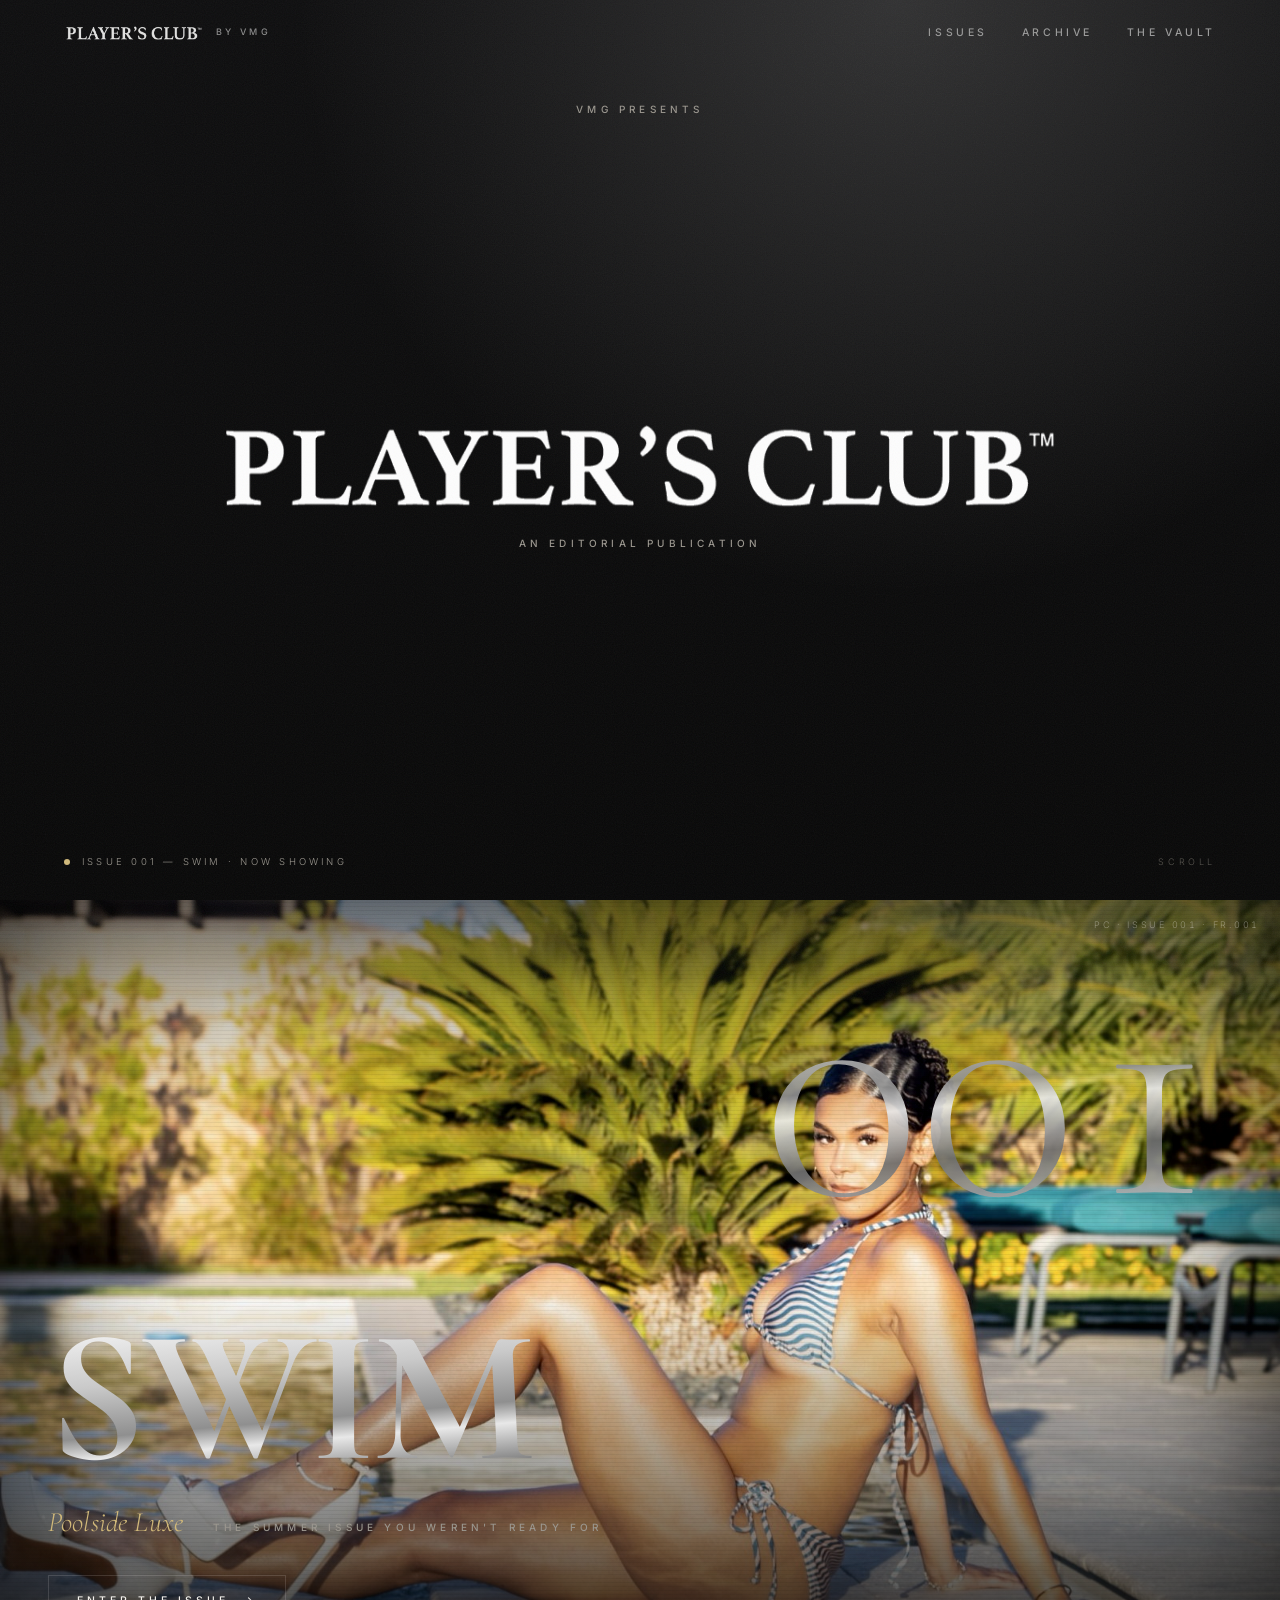
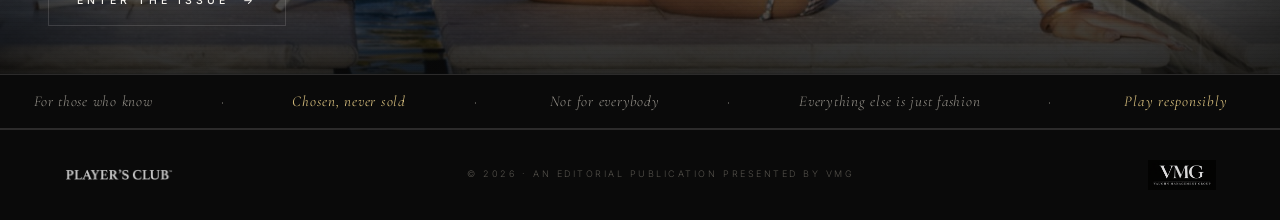
==== commit 9c0d9ea5: "Load what is on screen, not what is not Footers, deep sections and a collapsed gallery were all down" ====
--- a/index.html
+++ b/index.html
@@ -41,13 +41,17 @@
   .cover-link .btn{margin-top:30px}
 
 </style>
+<meta property="og:image" content="https://playersclubhq.com/assets/photos/swim-001/issue-cover.jpg">
+<meta property="og:site_name" content="PLAYER'S CLUB™">
+<meta name="twitter:card" content="summary_large_image">
+<link rel="canonical" href="https://playersclubhq.com/">
 </head>
 <body>
 <div class="grain" aria-hidden="true"></div>
 
 <nav class="nav" aria-label="Primary">
-  <a class="nav__mark" href="index.html">
-    <img src="assets/img/wordmark-white.png" alt="PLAYER'S CLUB™">
+  <a class="nav__mark" href="./">
+    <img src="assets/img/wordmark-white.png" alt="PLAYER'S CLUB™" decoding="async">
     <span class="nav__pub">by VMG</span>
   </a>
   <div class="nav__links">
@@ -69,7 +73,7 @@
     <span class="eyebrow">VMG Presents</span>
   </div>
   <div class="hero__center">
-    <img class="rv in" src="assets/img/wordmark-white.png" alt="PLAYER'S CLUB™">
+    <img class="rv in" src="assets/img/wordmark-white.png" alt="PLAYER'S CLUB™" decoding="async" fetchpriority="high">
     <span class="eyebrow rv in rv-d1">An Editorial Publication</span>
   </div>
   <div class="hero__bottom">
@@ -82,7 +86,7 @@
   <!-- CURRENT ISSUE -->
   <a class="cover-link" id="issue" href="issues/swim-001/">
     <figure class="plate cover art-pool rv">
-      <img class="plate__photo kb" src="assets/photos/swim-001/cover.jpg" alt="">
+      <img class="plate__photo kb" src="assets/photos/swim-001/cover.jpg" alt="" decoding="async" loading="lazy">
       <span class="plate__frame">PC · ISSUE 001 · FR.001</span>
       <div class="numeral chrome-text" aria-hidden="true">001</div>
       <figcaption class="plate__body">
@@ -108,9 +112,9 @@
 </main>
 
 <footer class="foot">
-  <img class="foot__mark" src="assets/img/wordmark-white.png" alt="PLAYER'S CLUB™">
+  <img class="foot__mark" src="assets/img/wordmark-white.png" alt="PLAYER'S CLUB™" decoding="async" loading="lazy">
   <small>© <span data-year>2026</span> · An editorial publication presented by VMG</small>
-  <img class="foot__vmg" src="assets/img/vmg-logo.png" alt="VMG — Vaughn Management Group">
+  <img class="foot__vmg" src="assets/img/vmg-logo.png" alt="VMG — Vaughn Management Group" decoding="async" loading="lazy">
 </footer>
 
 <script src="assets/js/club.js"></script>
--- a/assets/css/club.css
+++ b/assets/css/club.css
@@ -76,7 +76,7 @@
   padding:18px var(--pad);
   mix-blend-mode:difference;
 }
-.nav__mark{display:flex;align-items:center;gap:12px}
+.nav__mark{display:flex;align-items:center;gap:12px;padding:14px 0;margin:-14px 0}
 .nav__mark img{height:14px;width:auto;opacity:.95}
 .nav__mark .nav__pub{font-size:9px;letter-spacing:.38em;color:#fff;opacity:.55;text-transform:uppercase;font-weight:500}
 .nav__links{display:flex;gap:34px}
@@ -234,8 +234,10 @@
 .gate{
   position:fixed;inset:0;z-index:800;background:var(--black);
   display:flex;flex-direction:column;align-items:center;justify-content:center;gap:26px;
-  text-align:center;padding:var(--pad);
-}
+  text-align:center;padding:var(--pad);overflow-y:auto;
+}
+.gate>*{max-width:100%}
+.gate .gate__hint{max-width:min(340px,86vw);line-height:1.9;word-break:break-word}
 .gate img{height:64px;width:auto;opacity:.9;margin-bottom:6px}
 .gate h1{font-family:var(--serif);font-weight:400;font-size:clamp(28px,6vw,44px);letter-spacing:.02em}
 .gate p{font-size:11px;letter-spacing:.3em;text-transform:uppercase;color:var(--dim)}
@@ -280,7 +282,7 @@
   linear-gradient(180deg,rgba(10,10,10,.55) 0%,transparent 35%,rgba(10,10,10,.92) 88%,#0A0A0A 100%),
   linear-gradient(90deg,rgba(10,10,10,.8) 0%,transparent 55%)}
 .billboard__body{position:relative;z-index:2;padding:0 var(--pad) clamp(36px,7vh,72px);max-width:720px}
-.billboard__body h1{font-family:var(--serif);font-weight:400;font-size:clamp(40px,7vw,84px);line-height:.98;margin:14px 0 18px}
+.billboard__body h1,.billboard__body h2{font-family:var(--serif);font-weight:400;font-size:clamp(40px,7vw,84px);line-height:.98;margin:14px 0 18px}
 .billboard__body p{color:var(--dim);font-size:13.5px;line-height:1.8;max-width:480px}
 .billboard__cta{display:flex;gap:14px;margin-top:28px;flex-wrap:wrap}
 
@@ -374,10 +376,8 @@
 
 /* ── screening room ── */
 .cinema{position:relative;margin:0 var(--pad) 26px;cursor:pointer;border:1px solid var(--hair-soft);background:var(--coal)}
-.cinema__art{position:relative;aspect-ratio:16/9;overflow:hidden}
-.cinema__art img{width:100%;height:100%;object-fit:cover;display:block;filter:saturate(.85) contrast(1.05);transition:transform .8s}
-.cinema:hover .cinema__art img{transform:scale(1.02)}
-.cinema__art video,.vset__art video{width:100%;height:100%;object-fit:cover;display:block;background:#000}
+.cinema__art{position:relative;aspect-ratio:16/9;overflow:hidden;display:flex;align-items:center;justify-content:center;background:#000}
+.cinema:hover .vmain{transform:scale(1.02)}
 .cinema__play{position:absolute;top:50%;left:50%;transform:translate(-50%,-50%);width:84px;height:84px;border:1px solid rgba(244,242,237,.85);border-radius:50%;display:flex;align-items:center;justify-content:center;font-size:20px;color:var(--white);background:rgba(10,10,10,.35);backdrop-filter:blur(6px);transition:transform .3s,background .3s;z-index:2}
 .cinema:hover .cinema__play{transform:translate(-50%,-50%) scale(1.08);background:rgba(10,10,10,.55)}
 .cinema__play--sm{width:52px;height:52px;font-size:13px}
@@ -389,8 +389,7 @@
 
 /* ── ambient motion bands ── */
 .motionband{display:grid;grid-template-columns:1fr 1fr;gap:10px;padding:0 var(--pad)}
-.motionband figure{position:relative;overflow:hidden;border:1px solid var(--hair-soft);aspect-ratio:16/9;background:var(--coal)}
-.motionband video{width:100%;height:100%;object-fit:cover;display:block;filter:saturate(.85) contrast(1.06)}
+.motionband figure{position:relative;overflow:hidden;border:1px solid var(--hair-soft);aspect-ratio:16/9;background:#000;display:flex;align-items:center;justify-content:center}
 .motionband .cap{position:absolute;bottom:12px;left:14px;font-size:8.5px;letter-spacing:.3em;text-transform:uppercase;color:rgba(244,242,237,.72);z-index:2}
 .motionband figure::after{content:"";position:absolute;inset:0;box-shadow:inset 0 0 120px rgba(10,10,10,.55);pointer-events:none}
 @media (max-width:700px){.motionband{grid-template-columns:1fr}}
@@ -418,3 +417,74 @@
 .plate__blur{position:absolute;inset:0;width:100%;height:100%;object-fit:cover;filter:blur(30px) brightness(.5) saturate(.8);transform:scale(1.14)}
 .plate--full .plate__body{z-index:2}
 @media (max-width:700px){.plate__blur{filter:blur(14px) brightness(.5) saturate(.8)}}
+
+/* tap-to-play badge for ambient loops on phones */
+.tap-to-play::before{content:"▶";position:absolute;top:50%;left:50%;transform:translate(-50%,-50%);
+  width:54px;height:54px;border:1px solid rgba(244,242,237,.8);border-radius:50%;
+  display:flex;align-items:center;justify-content:center;font-size:13px;color:var(--white);
+  background:rgba(10,10,10,.4);-webkit-backdrop-filter:blur(6px);backdrop-filter:blur(6px);z-index:3}
+
+/* ── the after dark door — the mark, not a photograph ── */
+.vset--mark .vset__art{
+  background:
+    radial-gradient(130% 86% at 50% 116%, rgba(224,32,27,.52) 0%, rgba(224,32,27,.14) 44%, transparent 72%),
+    linear-gradient(180deg,#0B0B0B 0%,#141013 58%,#1A0E11 100%);
+  display:flex;align-items:center;justify-content:center;padding:0 12%;
+}
+.vset--mark .vset__art img{
+  width:100%;height:auto;max-height:44%;object-fit:contain;
+  filter:drop-shadow(0 0 22px rgba(224,32,27,.34));
+  transition:filter .7s ease,transform .7s cubic-bezier(.2,.6,.2,1);
+}
+.vset--mark:hover .vset__art{transform:none;filter:none}
+.vset--mark:hover .vset__art img{
+  filter:drop-shadow(0 0 34px rgba(224,32,27,.62)) drop-shadow(0 0 8px rgba(224,32,27,.4));
+  transform:scale(1.03);
+}
+.vset--mark::after{
+  content:"";position:absolute;left:0;right:0;bottom:0;height:2px;z-index:2;
+  background:linear-gradient(90deg,transparent,rgba(224,32,27,.85),transparent);
+  opacity:.5;transition:opacity .6s;
+}
+.vset--mark:hover::after{opacity:1}
+
+/* ── touch targets: nothing under 44px on a phone ── */
+@media (max-width:760px){
+  .nav__links a{padding:12px 0;margin:-12px 0}
+  .nav__burger{padding:12px;margin:-12px}
+  .layout-list a{min-height:48px}
+}
+
+/* ── two real sets, presented as features rather than leftovers ── */
+.vgrid--duo{
+  grid-template-columns:repeat(2,1fr);
+  max-width:1040px;margin:0 auto;gap:14px;
+}
+.vgrid--duo .vset{aspect-ratio:4/5}
+@media (max-width:720px){
+  .vgrid--duo{grid-template-columns:1fr;max-width:none}
+  .vgrid--duo .vset{aspect-ratio:3/4}
+}
+
+
+/* ── vertical footage: the frame is 9:16, the container is 16:9.
+   The film plays at full height; a blurred copy of its own poster fills
+   the sides, so nothing is ever cropped. ── */
+.vfill{
+  position:absolute;inset:0;width:100%;height:100%;object-fit:cover;
+  filter:blur(26px) brightness(.5) saturate(.75);transform:scale(1.18);
+  z-index:0;pointer-events:none;
+}
+.vmain,.cinema__art video,.vset__art video,.motionband video{
+  position:relative;z-index:1;height:100%;width:auto;max-width:100%;
+  object-fit:contain;display:block;background:transparent;
+  transition:transform .8s cubic-bezier(.2,.6,.2,1);
+}
+.vset__art .vmain,.vset__art video{height:100%;width:auto}
+.motionband video{filter:saturate(.9) contrast(1.04)}
+.cinema__play{z-index:2}
+/* phones: the strip is most of a portrait screen, so let it breathe */
+@media (max-width:700px){
+  .cinema__art,.motionband figure{aspect-ratio:4/3}
+  .vfill{filter:blur(18px) brightness(.5) saturate(.75)}
+}
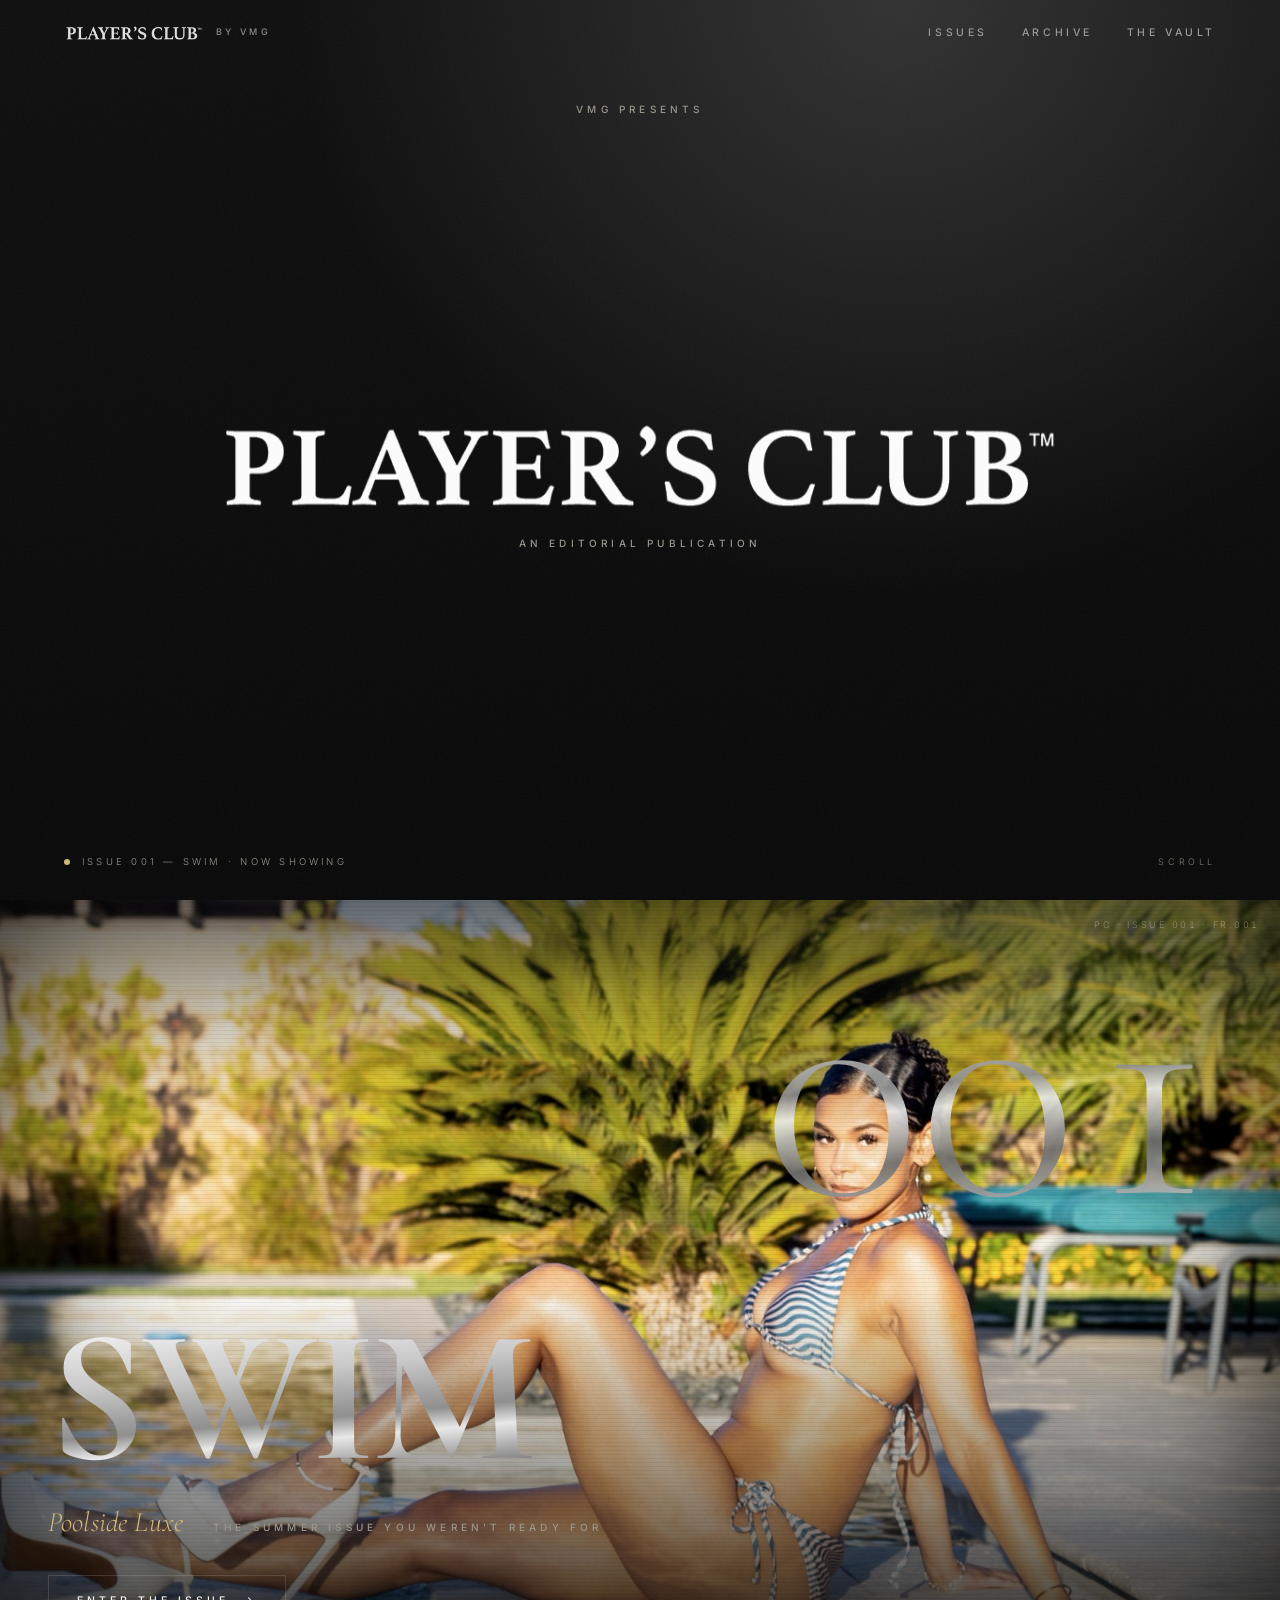
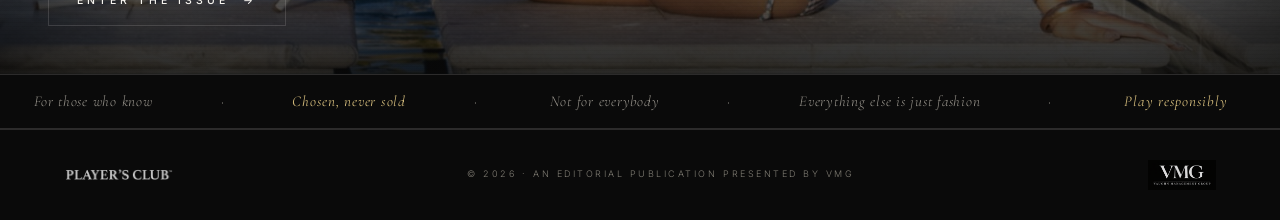
==== commit 01829df2: "Harden the site: storage, no-JS, contrast, icons The Vault read sessionStorage unguarded inside a si" ====
--- a/index.html
+++ b/index.html
@@ -45,8 +45,13 @@
 <meta property="og:site_name" content="PLAYER'S CLUB™">
 <meta name="twitter:card" content="summary_large_image">
 <link rel="canonical" href="https://playersclubhq.com/">
+<link rel="manifest" href="/site.webmanifest">
+<meta name="apple-mobile-web-app-title" content="PLAYER'S CLUB">
+<meta name="apple-mobile-web-app-status-bar-style" content="black-translucent">
+<script>document.documentElement.classList.add("js");</script>
 </head>
 <body>
+<a class="skip" href="#main">Skip to content</a>
 <div class="grain" aria-hidden="true"></div>
 
 <nav class="nav" aria-label="Primary">
@@ -82,7 +87,7 @@
   </div>
 </header>
 
-<main>
+<main id="main">
   <!-- CURRENT ISSUE -->
   <a class="cover-link" id="issue" href="issues/swim-001/">
     <figure class="plate cover art-pool rv">
--- a/assets/css/club.css
+++ b/assets/css/club.css
@@ -9,7 +9,7 @@
   --charcoal:#2E2E2E;
   --white:#F4F2ED;
   --dim:#9A968E;
-  --faint:#55524C;
+  --faint:#807D74;
   --silver:#C0C0C0;
   --gold:#D1B97A;
   --red:#E0201B;
@@ -179,8 +179,10 @@
   linear-gradient(180deg,#101010 0%,#0a0a0a 100%)}
 
 /* ---------- reveal on scroll ---------- */
-.rv{opacity:0;transform:translateY(28px);transition:opacity .9s cubic-bezier(.2,.6,.2,1),transform .9s cubic-bezier(.2,.6,.2,1)}
-.rv.in{opacity:1;transform:none}
+/* content is visible by default; only a page that has confirmed JS hides it to animate in,
+   so a failed or blocked script can never leave the page blank */
+.js .rv{opacity:0;transform:translateY(28px);transition:opacity .9s cubic-bezier(.2,.6,.2,1),transform .9s cubic-bezier(.2,.6,.2,1)}
+.js .rv.in{opacity:1;transform:none}
 .rv-d1{transition-delay:.08s}.rv-d2{transition-delay:.16s}.rv-d3{transition-delay:.24s}
 
 /* ---------- section scaffolding ---------- */
@@ -370,7 +372,7 @@
 }
 @media (prefers-reduced-motion:reduce){
   .grain,.ticker__track,.billboard__art img{animation:none}
-  .rv{opacity:1;transform:none;transition:none}
+  .js .rv,.js .rv.in{opacity:1;transform:none;transition:none}
   html{scroll-behavior:auto}
 }
 
@@ -378,7 +380,7 @@
 .cinema{position:relative;margin:0 var(--pad) 26px;cursor:pointer;border:1px solid var(--hair-soft);background:var(--coal)}
 .cinema__art{position:relative;aspect-ratio:16/9;overflow:hidden;display:flex;align-items:center;justify-content:center;background:#000}
 .cinema:hover .vmain{transform:scale(1.02)}
-.cinema__play{position:absolute;top:50%;left:50%;transform:translate(-50%,-50%);width:84px;height:84px;border:1px solid rgba(244,242,237,.85);border-radius:50%;display:flex;align-items:center;justify-content:center;font-size:20px;color:var(--white);background:rgba(10,10,10,.35);backdrop-filter:blur(6px);transition:transform .3s,background .3s;z-index:2}
+.cinema__play{position:absolute;top:50%;left:50%;transform:translate(-50%,-50%);width:84px;height:84px;border:1px solid rgba(244,242,237,.85);border-radius:50%;display:flex;align-items:center;justify-content:center;font-size:20px;color:var(--white);background:rgba(10,10,10,.35);-webkit-backdrop-filter:blur(6px);backdrop-filter:blur(6px);transition:transform .3s,background .3s;z-index:2}
 .cinema:hover .cinema__play{transform:translate(-50%,-50%) scale(1.08);background:rgba(10,10,10,.55)}
 .cinema__play--sm{width:52px;height:52px;font-size:13px}
 .cinema__meta{display:flex;flex-wrap:wrap;align-items:baseline;gap:10px 26px;padding:20px 24px}
@@ -395,7 +397,7 @@
 @media (max-width:700px){.motionband{grid-template-columns:1fr}}
 
 /* ── the viewer ── */
-.lbx{position:fixed;inset:0;z-index:200;background:rgba(6,6,6,.96);display:flex;align-items:center;justify-content:center;opacity:0;visibility:hidden;transition:opacity .35s ease,visibility .35s}
+.lbx{position:fixed;inset:0;z-index:1200;background:rgba(6,6,6,.96);display:flex;align-items:center;justify-content:center;opacity:0;visibility:hidden;transition:opacity .35s ease,visibility .35s}
 .lbx.open{opacity:1;visibility:visible}
 .lbx img{max-width:92vw;max-height:86vh;object-fit:contain;box-shadow:0 30px 90px rgba(0,0,0,.65)}
 .lbx__meta{position:absolute;bottom:24px;left:0;right:0;text-align:center;font-size:9.5px;letter-spacing:.32em;text-transform:uppercase;color:var(--dim)}
@@ -488,3 +490,22 @@
   .cinema__art,.motionband figure{aspect-ratio:4/3}
   .vfill{filter:blur(18px) brightness(.5) saturate(.75)}
 }
+
+
+/* ── keyboard focus: brand-coloured, only for keyboard users ── */
+:focus{outline:none}
+:focus-visible{
+  outline:2px solid var(--gold);
+  outline-offset:3px;
+  border-radius:1px;
+}
+.gate input:focus-visible{outline-offset:0}
+
+/* ── skip link ── */
+.skip{
+  position:fixed;top:-100px;left:12px;z-index:9500;
+  background:var(--white);color:var(--black);
+  padding:12px 18px;font-size:10px;letter-spacing:.28em;text-transform:uppercase;
+  transition:top .2s;
+}
+.skip:focus{top:12px}
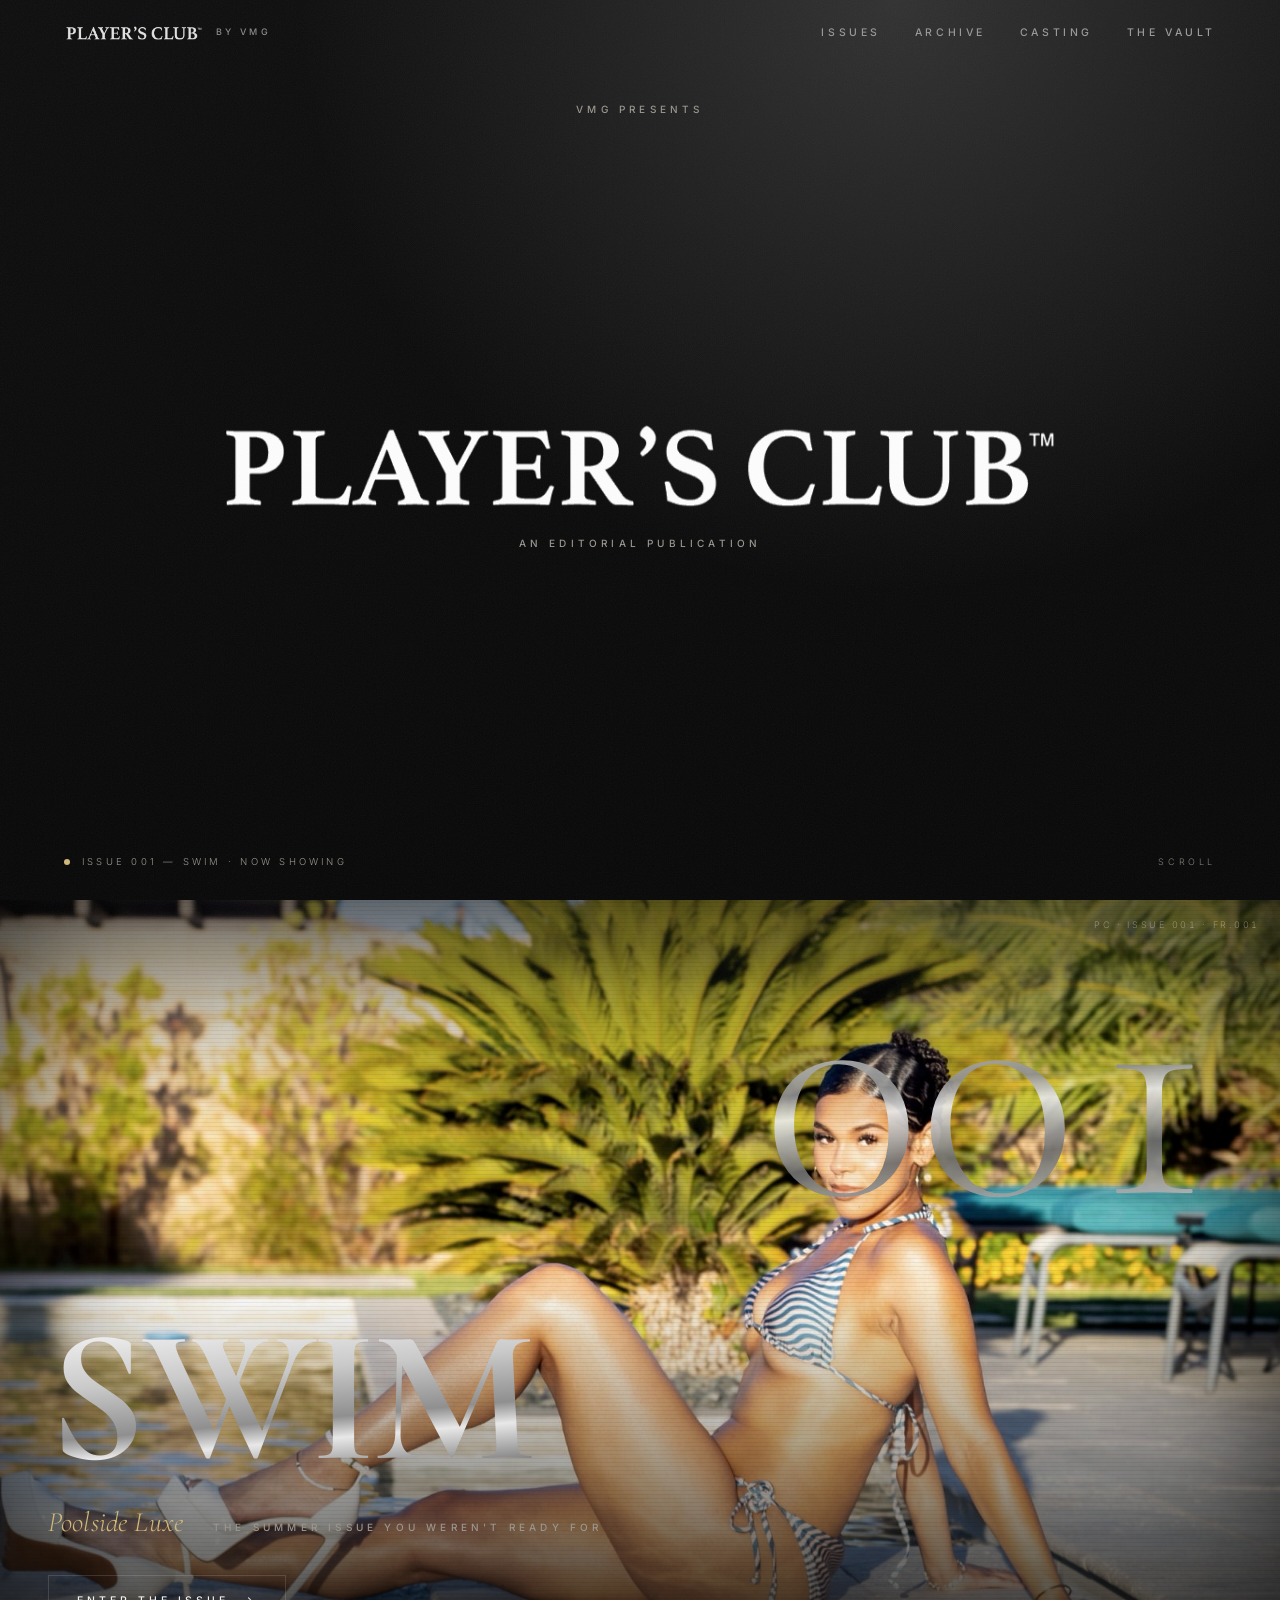
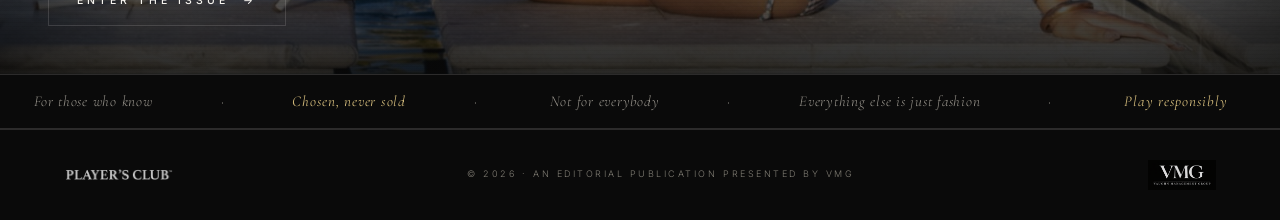
==== commit 9b339b0c: "NO.BOYS.ALLOWED, a casting board, and a real model portal Issue 002 stops saying it is in production" ====
--- a/index.html
+++ b/index.html
@@ -62,6 +62,7 @@
   <div class="nav__links">
     <a href="issues/">Issues</a>
     <a href="archive/">Archive</a>
+    <a href="casting/">Casting</a>
     <a href="vault/">The Vault</a>
   </div>
   <button class="nav__burger" aria-label="Menu" aria-expanded="false"><span></span><span></span></button>
@@ -69,7 +70,8 @@
 <div class="menu">
   <a href="issues/"><small>01</small> Issues</a>
   <a href="archive/"><small>02</small> Archive</a>
-  <a href="vault/"><small>03</small> The Vault</a>
+  <a href="casting/"><small>03</small> Casting</a>
+  <a href="vault/"><small>04</small> The Vault</a>
 </div>
 
 <header class="hero">
@@ -91,7 +93,7 @@
   <!-- CURRENT ISSUE -->
   <a class="cover-link" id="issue" href="issues/swim-001/">
     <figure class="plate cover art-pool rv">
-      <img class="plate__photo kb" src="assets/photos/swim-001/cover.jpg" alt="" decoding="async" loading="lazy">
+      <img class="plate__photo kb" src="assets/photos/swim-001/cover.jpg" alt="" decoding="async" loading="lazy" srcset="assets/photos/swim-001/cover-sm.jpg 800w, assets/photos/swim-001/cover-md.jpg 1200w, assets/photos/swim-001/cover.jpg 1600w" sizes="100vw">
       <span class="plate__frame">PC · ISSUE 001 · FR.001</span>
       <div class="numeral chrome-text" aria-hidden="true">001</div>
       <figcaption class="plate__body">
--- a/assets/css/club.css
+++ b/assets/css/club.css
@@ -239,7 +239,7 @@
   text-align:center;padding:var(--pad);overflow-y:auto;
 }
 .gate>*{max-width:100%}
-.gate .gate__hint{max-width:min(340px,86vw);line-height:1.9;word-break:break-word}
+.gate .gate__hint{padding:12px 4px;max-width:min(340px,86vw);line-height:1.9;word-break:break-word}
 .gate img{height:64px;width:auto;opacity:.9;margin-bottom:6px}
 .gate h1{font-family:var(--serif);font-weight:400;font-size:clamp(28px,6vw,44px);letter-spacing:.02em}
 .gate p{font-size:11px;letter-spacing:.3em;text-transform:uppercase;color:var(--dim)}
@@ -387,7 +387,6 @@
 .cinema__meta h2{font-family:var(--serif);font-weight:400;font-size:clamp(24px,4vw,40px)}
 .cinema__s{font-size:10px;letter-spacing:.3em;text-transform:uppercase;color:var(--dim)}
 .vset--film{cursor:pointer}
-.vset--film .vset__art{position:relative}
 
 /* ── ambient motion bands ── */
 .motionband{display:grid;grid-template-columns:1fr 1fr;gap:10px;padding:0 var(--pad)}
@@ -509,3 +508,173 @@
   transition:top .2s;
 }
 .skip:focus{top:12px}
+
+/* Card thumbnails deliberately target roughly 2.3x pixel density rather than a
+   phone's full 3x. At a 350px card the difference is not visible, and it keeps
+   each card near 120KB instead of 190KB — the Vault is browsed on phones.
+   The 1200px candidate stays in srcset so larger, denser displays can upgrade. */
+
+
+/* ── film cards, once playing ── */
+/* the duration badge is a promise about a poster; when the film is running the
+   player states the time itself, so the badge just collides with the controls */
+.vset--film:has(video) .vset__tag,.vset--film.is-playing .vset__tag,
+.vset--film:has(video) .vset__no,.vset--film.is-playing .vset__no{opacity:0;pointer-events:none;transition:opacity .3s}
+.vset--film:has(video) .vset__body,.vset--film.is-playing .vset__body{
+  background:linear-gradient(180deg,transparent,rgba(10,10,10,.9));
+  padding-bottom:46px;
+}
+/* a vertical film in a 16:9 box is a narrow sliver on a phone — give it height */
+@media (max-width:700px){
+  .vset--wide{aspect-ratio:4/3}
+}
+
+
+/* ── archived documents ── */
+/* paper in a black room: show the top of the page so the heading reads,
+   and keep it slightly cooled so it sits in the palette */
+.plate--doc{background:#F4F2ED}
+.plate--doc .plate__photo{
+  object-fit:cover;object-position:top center;
+  filter:grayscale(1) contrast(1.04) brightness(.97);
+}
+.plate--doc::after{
+  content:"";position:absolute;inset:0;pointer-events:none;
+  background:linear-gradient(180deg,transparent 55%,rgba(10,10,10,.82) 100%);
+}
+.plate--doc .cap{
+  position:absolute;bottom:14px;left:16px;z-index:2;
+  font-size:8.5px;letter-spacing:.3em;text-transform:uppercase;color:rgba(244,242,237,.85);
+}
+.plate--doc:hover .plate__photo{filter:grayscale(.85) contrast(1.06) brightness(1)}
+
+
+/* ── film cards hold a vertical frame ──
+   `.vset__art img` (cover) outranks the generic `.vmain` rule, which cropped
+   the poster to a horizontal band. Scope it to film cards and centre it. */
+.vset--film .vset__art{position:absolute;inset:0;display:flex;align-items:center;justify-content:center;background:#000}
+.vset--film .vset__art .vfill{
+  position:absolute;inset:0;width:100%;height:100%;object-fit:cover;
+}
+.vset--film .vset__art .vmain,
+.vset--film .vset__art video{
+  position:relative;z-index:1;height:100%;width:auto;max-width:100%;
+  object-fit:contain;margin:0 auto;
+}
+
+/* ═══════════════════════════════════════════════════════════
+   MODEL PORTAL — the working side of the house.
+   Editorial chrome, but it reads as a ledger, not a brochure.
+   ═══════════════════════════════════════════════════════════ */
+
+/* page head */
+.pf-head{padding:clamp(120px,18vh,168px) var(--pad) clamp(28px,5vh,48px);border-bottom:1px solid var(--hair)}
+.pf-head h1{font-family:var(--serif);font-weight:400;font-size:clamp(42px,9vw,104px);line-height:.95;letter-spacing:-.015em}
+.pf-head .lede{margin-top:16px;color:var(--dim);font-family:var(--serif);font-style:italic;font-size:clamp(17px,2.6vw,25px);max-width:640px}
+.pf-head__row{display:flex;flex-wrap:wrap;gap:14px 26px;align-items:baseline;justify-content:space-between;margin-top:26px}
+
+/* the ledger strip — the numbers, stated plainly */
+.pf-strip{display:grid;grid-template-columns:repeat(auto-fit,minmax(170px,1fr));gap:1px;background:var(--hair-soft);border-block:1px solid var(--hair-soft)}
+.pf-strip>div{background:var(--black);padding:clamp(22px,3.5vw,34px) clamp(18px,3vw,28px)}
+.pf-strip .k{display:block;font-size:8.5px;letter-spacing:.34em;text-transform:uppercase;color:var(--gold);margin-bottom:12px}
+.pf-strip .v{font-family:var(--serif);font-size:clamp(28px,5vw,46px);line-height:1;display:block}
+.pf-strip .s{display:block;margin-top:10px;font-size:9.5px;letter-spacing:.22em;text-transform:uppercase;color:var(--faint)}
+
+/* progress to threshold */
+.pf-bar{height:2px;background:rgba(244,242,237,.14);margin-top:14px;position:relative;overflow:hidden}
+.pf-bar i{position:absolute;inset:0 auto 0 0;background:var(--gold);transition:width 1.2s cubic-bezier(.2,.6,.2,1)}
+
+/* sections */
+.pf-sect{padding:clamp(50px,9vh,96px) var(--pad)}
+.pf-sect--tight{padding-top:clamp(34px,6vh,58px)}
+.pf-sect__head{display:flex;flex-wrap:wrap;gap:10px 22px;align-items:baseline;justify-content:space-between;margin-bottom:clamp(24px,4vh,40px);border-bottom:1px solid var(--hair-soft);padding-bottom:16px}
+.pf-sect__head h2{font-family:var(--serif);font-weight:400;font-size:clamp(24px,4.4vw,42px)}
+.pf-sect__head .idx{font-size:9.5px;letter-spacing:.3em;text-transform:uppercase;color:var(--faint)}
+
+/* rows — castings, updates, statements all share this */
+.pf-row{
+  display:grid;grid-template-columns:104px 1fr auto;gap:clamp(14px,3vw,30px);align-items:baseline;
+  padding:22px 0;border-bottom:1px solid var(--hair-soft);
+}
+.pf-row__no{font-size:9.5px;letter-spacing:.26em;text-transform:uppercase;color:var(--faint);font-variant-numeric:tabular-nums}
+.pf-row__t{font-family:var(--serif);font-size:clamp(19px,3vw,27px);line-height:1.2}
+.pf-row__s{display:block;margin-top:7px;font-size:11px;color:var(--dim);line-height:1.7;max-width:62ch}
+.pf-row__side{text-align:right;display:flex;flex-direction:column;align-items:flex-end;gap:9px}
+a.pf-row{transition:padding-left .3s}
+a.pf-row:hover{padding-left:10px}
+@media (max-width:720px){
+  .pf-row{grid-template-columns:1fr;gap:8px}
+  .pf-row__side{align-items:flex-start;text-align:left;flex-direction:row;flex-wrap:wrap;gap:10px}
+}
+
+/* status tags */
+.pf-tag{font-size:8.5px;letter-spacing:.3em;text-transform:uppercase;padding:5px 11px;border:1px solid var(--hair);color:var(--dim);white-space:nowrap}
+.pf-tag--open{border-color:rgba(209,185,122,.55);color:var(--gold)}
+.pf-tag--soon{border-color:rgba(244,242,237,.28);color:rgba(244,242,237,.72)}
+.pf-tag--shut{border-color:rgba(244,242,237,.12);color:var(--faint)}
+.pf-tag--in{border-color:rgba(255,58,140,.5);color:#FF8FBE}
+.pf-tag--paid{border-color:rgba(120,200,140,.45);color:#8FD3A6}
+
+/* cards for the resource locker */
+.pf-grid{display:grid;grid-template-columns:repeat(auto-fit,minmax(min(240px,100%),1fr));gap:1px;background:var(--hair-soft);border:1px solid var(--hair-soft)}
+.pf-card{background:var(--black);padding:clamp(24px,4vw,34px);display:block;transition:background .35s}
+a.pf-card:hover{background:#111}
+.pf-card .k{display:block;font-size:8.5px;letter-spacing:.34em;text-transform:uppercase;color:var(--gold);margin-bottom:12px}
+.pf-card h3{font-family:var(--serif);font-weight:400;font-size:clamp(20px,3vw,27px);margin-bottom:9px}
+.pf-card p{font-size:11.5px;color:var(--dim);line-height:1.8}
+
+/* the gate */
+.pf-gate{position:fixed;inset:0;z-index:800;background:var(--black);display:flex;flex-direction:column;align-items:center;justify-content:center;gap:16px;padding:32px var(--pad);text-align:center}
+.pf-gate img{height:46px;width:auto;opacity:.9}
+.pf-gate h1{font-family:var(--serif);font-weight:400;font-size:clamp(28px,6vw,44px);letter-spacing:.02em}
+.pf-gate p{font-size:9.5px;letter-spacing:.34em;text-transform:uppercase;color:var(--dim)}
+.pf-gate form{display:flex;flex-direction:column;gap:10px;width:min(340px,86vw);margin-top:12px}
+.pf-gate input{
+  background:transparent;border:1px solid var(--hair);color:var(--white);
+  padding:15px 16px;font-family:var(--sans);font-size:11px;letter-spacing:.28em;text-transform:uppercase;text-align:center;
+}
+.pf-gate input:focus{border-color:var(--silver);outline:none}
+.pf-gate button{
+  background:var(--white);color:var(--black);border:0;padding:15px 16px;cursor:pointer;
+  font-family:var(--sans);font-size:10px;letter-spacing:.3em;text-transform:uppercase;
+}
+.pf-gate .hint{font-size:9px;letter-spacing:.24em;color:var(--faint);line-height:2;max-width:min(360px,86vw)}
+.pf-gate.deny{animation:deny .45s}
+@keyframes deny{0%,100%{transform:translateX(0)}20%{transform:translateX(-9px)}60%{transform:translateX(7px)}}
+
+/* the calculator */
+.pf-calc{display:grid;grid-template-columns:repeat(auto-fit,minmax(min(230px,100%),1fr));gap:1px;background:var(--hair-soft);border:1px solid var(--hair-soft)}
+.pf-calc label{background:var(--black);padding:22px 20px;display:block}
+.pf-calc span{display:block;font-size:8.5px;letter-spacing:.34em;text-transform:uppercase;color:var(--gold);margin-bottom:12px}
+.pf-calc input{
+  width:100%;background:transparent;border:0;border-bottom:1px solid var(--hair);color:var(--white);
+  font-family:var(--serif);font-size:clamp(24px,4vw,34px);padding:0 0 8px;
+}
+.pf-calc input:focus{outline:none;border-color:var(--gold)}
+.pf-out{display:grid;grid-template-columns:repeat(auto-fit,minmax(min(180px,100%),1fr));gap:1px;background:var(--hair-soft);border:1px solid var(--hair-soft);border-top:0}
+.pf-out>div{background:#0E0E0E;padding:22px 20px}
+.pf-out .k{display:block;font-size:8.5px;letter-spacing:.34em;text-transform:uppercase;color:var(--faint);margin-bottom:10px}
+.pf-out .v{font-family:var(--serif);font-size:clamp(24px,4vw,36px);line-height:1}
+
+/* plain data table */
+.pf-table{width:100%;border-collapse:collapse;font-size:12px}
+.pf-table th,.pf-table td{text-align:left;padding:14px 12px;border-bottom:1px solid var(--hair-soft)}
+.pf-table th{font-size:8.5px;letter-spacing:.3em;text-transform:uppercase;color:var(--faint);font-weight:400}
+.pf-table td{color:rgba(244,242,237,.88)}
+.pf-table td:last-child,.pf-table th:last-child{text-align:right;font-variant-numeric:tabular-nums}
+.pf-wrap{overflow-x:auto;-webkit-overflow-scrolling:touch}
+
+/* steps */
+.pf-steps{counter-reset:s;max-width:760px}
+.pf-steps li{
+  counter-increment:s;list-style:none;position:relative;padding:18px 0 18px 58px;
+  border-bottom:1px solid var(--hair-soft);font-size:13.5px;color:rgba(244,242,237,.9);line-height:1.8;
+}
+.pf-steps li::before{
+  content:counter(s,upper-alpha);position:absolute;left:0;top:18px;
+  font-family:var(--serif);font-size:20px;color:var(--gold);
+}
+
+/* notes */
+.pf-note{font-size:11px;color:var(--dim);line-height:1.9;max-width:70ch;margin-top:18px}
+.pf-note strong{color:var(--white);font-weight:500}
